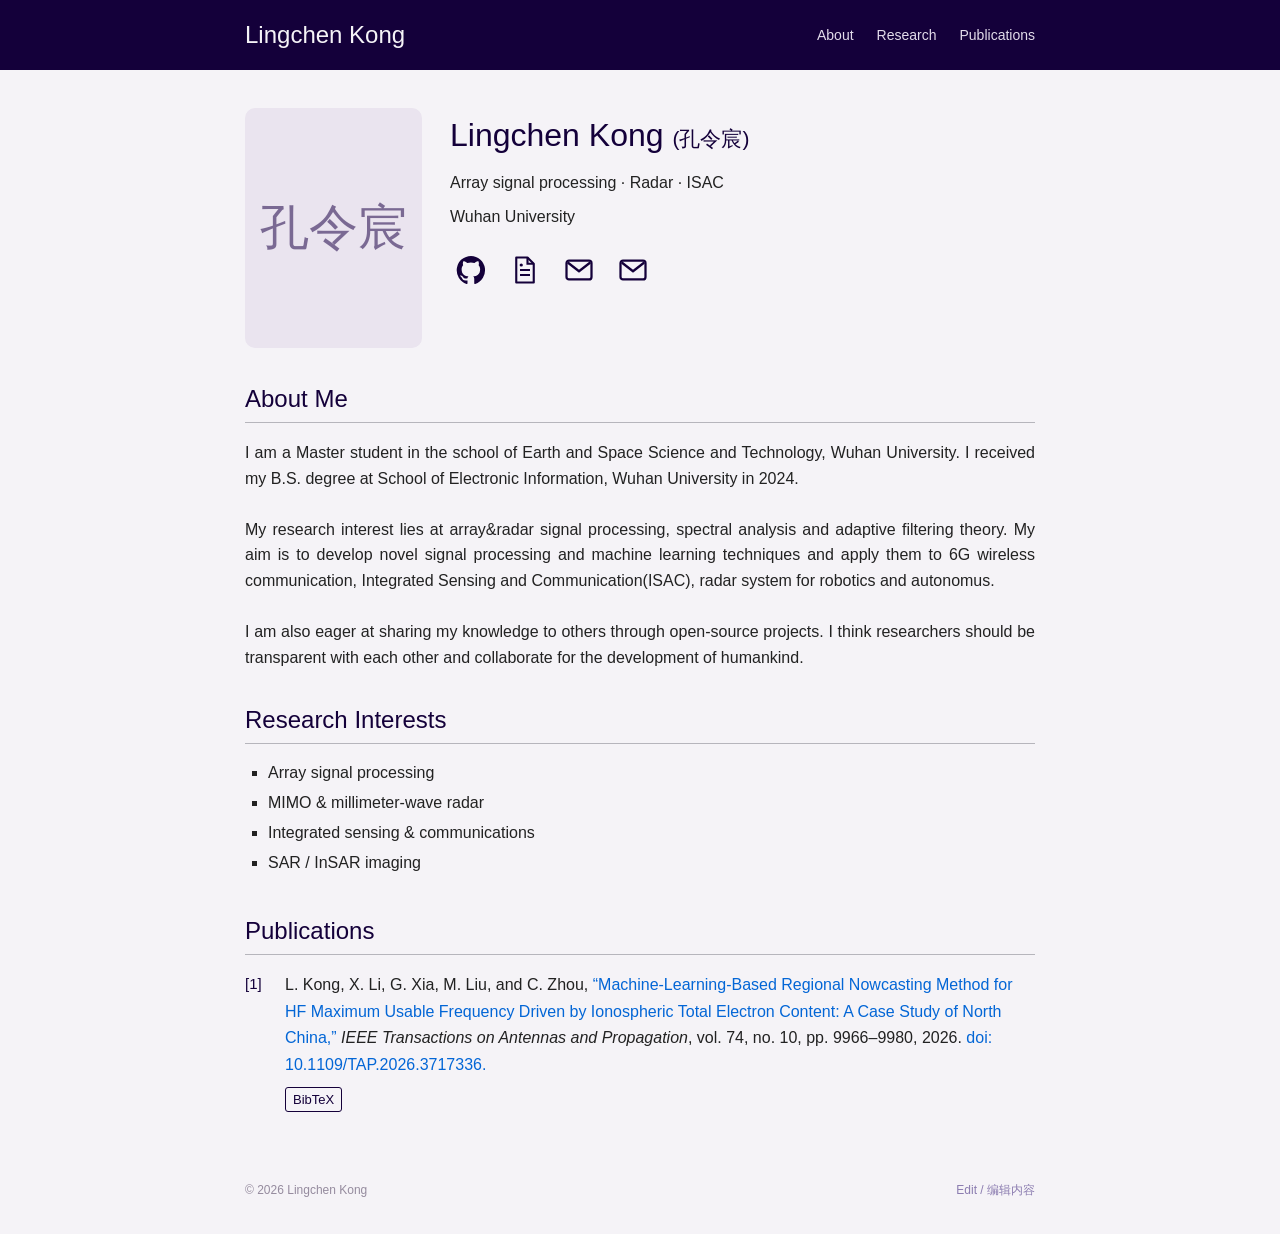
==== index.html @ 5ffc52b4 "Use accessible profile icons and add editable LinkedIn URL" ====
<!doctype html><html lang="en"><head><meta charset="utf-8"><meta name="viewport" content="width=device-width,initial-scale=1"><title>Lingchen Kong | Research</title><meta name="description" content="Personal academic homepage of Lingchen Kong"><link rel="stylesheet" href="style.css?v=20261010-icons"></head><body><main id="content"><p>Loading homepage…</p></main><script src="bibtex.js?v=20261010-icons"></script><script src="app.js?v=20261010-icons"></script></body></html>
---- style.css ----
:root{--purple:#14003a;--link:#0366d6;--muted:#7a6993;--paper:#f5f3f7;--line:#b6b5bc}*{box-sizing:border-box}html{scroll-behavior:smooth;scroll-padding-top:90px}body{margin:0;font-family:-apple-system,BlinkMacSystemFont,"Segoe UI",Roboto,Oxygen,Ubuntu,Cantarell,"Fira Sans","Droid Sans","Helvetica Neue",Arial,sans-serif,"Apple Color Emoji","Segoe UI Emoji";font-size:16px;line-height:1.5;color:#222;background:var(--paper)}main{max-width:870px;margin:auto;padding:70px 40px 0}a{color:var(--link);text-decoration:none}a:hover{color:var(--purple);text-decoration:underline}header{height:70px;position:absolute;left:0;top:0;width:100%;display:flex;align-items:center;justify-content:space-between;gap:28px;padding:0 max(30px,calc((100vw - 790px)/2));background:var(--purple);color:white}header>a{font-size:24px;color:var(--paper);font-weight:500;white-space:nowrap}header>a:hover{color:white}nav{display:flex;gap:23px;font-size:14px}nav a{color:#e2dbea}nav a:hover{color:white}.hero{display:grid;grid-template-columns:177px minmax(0,1fr);gap:28px;align-items:start;padding:38px 0 24px}.photo img{width:177px;height:240px;object-fit:cover;border-radius:10px}.placeholder{width:177px;height:240px;border-radius:10px;background:#eae4ef;display:flex;align-items:center;justify-content:center;font-size:49px;color:#7a6993}h1{font-size:32px;line-height:1.25;font-weight:500;color:var(--purple);margin:7px 0 16px}h1 span{font-size:21px;white-space:nowrap}.hero p{margin:0 0 10px}.links{margin-top:20px;font-size:15px}.links span{margin:0 8px;color:#b6b5bc}section:not(.hero){padding:0 0 23px}h2{font-size:24px;line-height:1.25;font-weight:500;color:var(--purple);padding:12px 0 8px;margin:0 0 17px;border-bottom:1.5px solid var(--line)}.bio{white-space:pre-line;line-height:1.6;margin:0;text-align:justify}ul{padding-left:23px;margin:0;list-style-type:square}li{margin:6px 0}.papers{list-style:none;padding:0;margin:0}.papers li{display:grid;grid-template-columns:34px minmax(0,1fr);gap:6px;margin:0 0 22px;line-height:1.65}.refNumber{color:var(--purple);font-size:15px}.reference{overflow-wrap:anywhere}.reference a{color:#0366d6}.reference em{font-style:italic}.reference details{margin-top:8px}summary{display:inline-block;cursor:pointer;color:var(--purple);border:1px solid var(--purple);border-radius:3px;font:inherit;font-size:13px;padding:1px 7px}summary:hover{background:var(--purple);color:white}pre{white-space:pre-wrap;overflow-wrap:anywhere;font:12px/1.6 SFMono-Regular,Consolas,"Liberation Mono",Menlo,monospace;background:#eee8f3;border:1px solid #d8d1e0;border-radius:5px;padding:14px;margin-top:9px}.muted{color:#747079}footer{display:flex;justify-content:space-between;gap:20px;padding:24px 0 35px;font-size:12px;color:#958b9e}footer a{color:#8b7cb0}button,input,textarea{font:inherit}button{padding:10px 16px;background:var(--purple);color:white;border:1px solid var(--purple);border-radius:4px;cursor:pointer}.secondary{background:transparent;color:var(--purple);font-size:13px;padding:6px 12px}.field{display:block;margin:17px 0;font-size:14px;color:#51455f}.field input,.field textarea,.importbox>textarea{display:block;width:100%;padding:11px;margin-top:8px;border:1px solid #c5bacf;border-radius:4px;background:#fff;color:#222}.field textarea{line-height:1.6}.paperedit textarea,.importbox>textarea{font:13px/1.65 SFMono-Regular,Consolas,"Liberation Mono",Menlo,monospace;resize:vertical;min-height:150px}.note{padding:18px;background:#eee8f3;border-left:3px solid #8b7cb0;font-size:14px;line-height:1.7;margin-top:30px}.tools,.paperTools{display:flex;gap:12px;flex-wrap:wrap;margin:20px 0}.paperTools{margin-bottom:0}.paperedit,.importbox{border:1px solid #d5ccdf;border-radius:6px;background:#faf9fb;padding:22px;margin:22px 0}.citationPreview{color:#333;font-size:15px;line-height:1.7}.citationPreview:not(:empty){border-left:2px solid #b5a4c7;padding:8px 15px;background:#f1edf5}.citationPreview p{margin:8px 0}.hint{font-size:13px;color:#51455f}.error{font-size:13px;color:#a12a36}.files{font-size:14px;line-height:2.2}.files a{display:inline-block;margin-right:20px}a:focus-visible,button:focus-visible{outline:2px solid #8b7cb0;outline-offset:3px}textarea:focus,input:focus{outline:2px solid #b5a4c7;outline-offset:1px}body:has(#form) header h1{color:white;font-size:20px!important}body:has(#form) h2{margin-top:30px}@media(max-width:700px){main{padding:65px 22px 0}header{height:65px;padding:0 22px;gap:15px}header>a{font-size:20px}nav{gap:14px;font-size:12px}.hero{grid-template-columns:140px minmax(0,1fr);gap:23px;padding:27px 0}.photo img,.placeholder{width:140px;height:190px}h1{font-size:27px}h1 span{display:block;font-size:19px;margin-top:7px}.hero p,.links{font-size:14px}.bio{text-align:left;font-size:15px}h2{font-size:23px}.papers li{grid-template-columns:29px minmax(0,1fr);font-size:15px}.paperedit,.importbox{padding:17px}}@media(max-width:450px){header{flex-direction:column;justify-content:center;gap:5px;height:82px}header>a{font-size:20px}main{padding-top:82px}.hero{grid-template-columns:1fr;gap:20px}.photo{margin:auto}.photo img,.placeholder{width:177px;height:230px}h1,h1 span,.hero p,.links{text-align:center}h1 span{display:inline;margin-left:7px}.hero p{overflow-wrap:anywhere}.papers li{margin-bottom:25px}}

.social-links{display:flex;align-items:center;flex-wrap:wrap;gap:12px;margin-top:20px}.social-icon{display:inline-flex;width:42px;height:42px;align-items:center;justify-content:center;color:var(--purple);border-radius:6px;transition:color .15s,background .15s}.social-icon svg{width:30px;height:30px;display:block}.social-icon:hover{color:#7a6993;background:#eae3f1;text-decoration:none}.social-icon.linkedin:hover{color:#0a66c2}.social-icon.scholar:hover{color:#4285f4}@media(max-width:450px){.social-links{justify-content:center;gap:11px}}
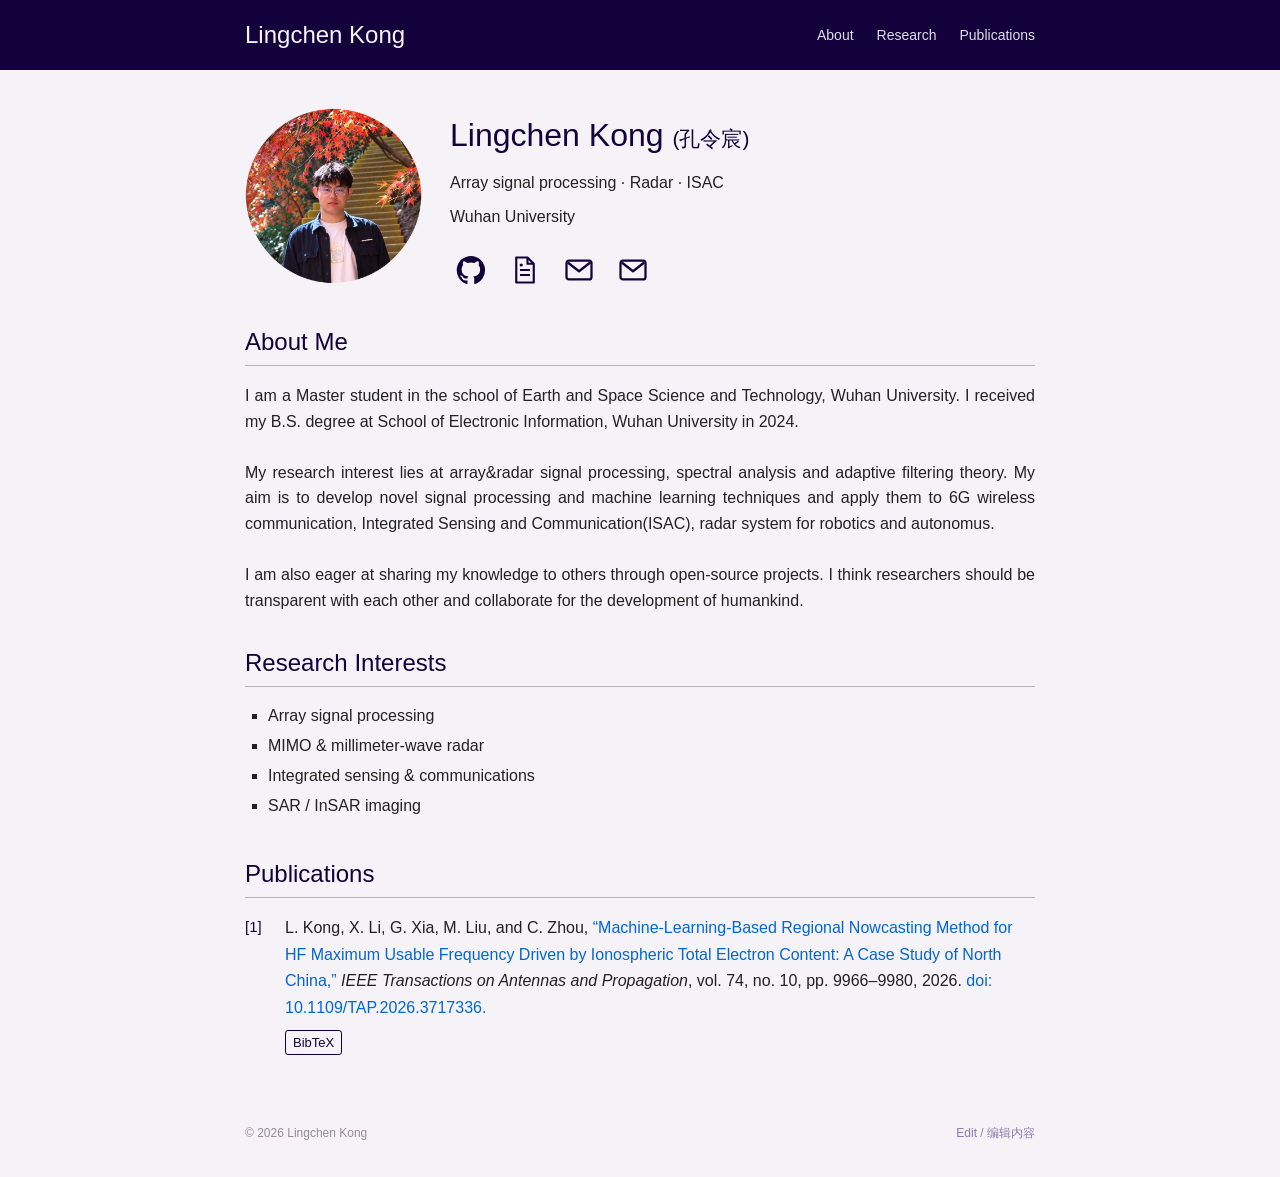
==== commit dd7fb30f: "Add original circular portrait to homepage" ====
--- a/index.html
+++ b/index.html
@@ -1 +1 @@
-<!doctype html><html lang="en"><head><meta charset="utf-8"><meta name="viewport" content="width=device-width,initial-scale=1"><title>Lingchen Kong | Research</title><meta name="description" content="Personal academic homepage of Lingchen Kong"><link rel="stylesheet" href="style.css?v=20261010-icons"></head><body><main id="content"><p>Loading homepage…</p></main><script src="bibtex.js?v=20261010-icons"></script><script src="app.js?v=20261010-icons"></script></body></html>
+<!doctype html><html lang="en"><head><meta charset="utf-8"><meta name="viewport" content="width=device-width,initial-scale=1"><title>Lingchen Kong | Research</title><meta name="description" content="Personal academic homepage of Lingchen Kong"><link rel="stylesheet" href="style.css?v=20261010-portrait"></head><body><main id="content"><p>Loading homepage…</p></main><script src="bibtex.js?v=20261010-icons"></script><script src="app.js?v=20261010-icons"></script></body></html>
--- a/style.css
+++ b/style.css
@@ -1,3 +1,3 @@
-:root{--purple:#14003a;--link:#0366d6;--muted:#7a6993;--paper:#f5f3f7;--line:#b6b5bc}*{box-sizing:border-box}html{scroll-behavior:smooth;scroll-padding-top:90px}body{margin:0;font-family:-apple-system,BlinkMacSystemFont,"Segoe UI",Roboto,Oxygen,Ubuntu,Cantarell,"Fira Sans","Droid Sans","Helvetica Neue",Arial,sans-serif,"Apple Color Emoji","Segoe UI Emoji";font-size:16px;line-height:1.5;color:#222;background:var(--paper)}main{max-width:870px;margin:auto;padding:70px 40px 0}a{color:var(--link);text-decoration:none}a:hover{color:var(--purple);text-decoration:underline}header{height:70px;position:absolute;left:0;top:0;width:100%;display:flex;align-items:center;justify-content:space-between;gap:28px;padding:0 max(30px,calc((100vw - 790px)/2));background:var(--purple);color:white}header>a{font-size:24px;color:var(--paper);font-weight:500;white-space:nowrap}header>a:hover{color:white}nav{display:flex;gap:23px;font-size:14px}nav a{color:#e2dbea}nav a:hover{color:white}.hero{display:grid;grid-template-columns:177px minmax(0,1fr);gap:28px;align-items:start;padding:38px 0 24px}.photo img{width:177px;height:240px;object-fit:cover;border-radius:10px}.placeholder{width:177px;height:240px;border-radius:10px;background:#eae4ef;display:flex;align-items:center;justify-content:center;font-size:49px;color:#7a6993}h1{font-size:32px;line-height:1.25;font-weight:500;color:var(--purple);margin:7px 0 16px}h1 span{font-size:21px;white-space:nowrap}.hero p{margin:0 0 10px}.links{margin-top:20px;font-size:15px}.links span{margin:0 8px;color:#b6b5bc}section:not(.hero){padding:0 0 23px}h2{font-size:24px;line-height:1.25;font-weight:500;color:var(--purple);padding:12px 0 8px;margin:0 0 17px;border-bottom:1.5px solid var(--line)}.bio{white-space:pre-line;line-height:1.6;margin:0;text-align:justify}ul{padding-left:23px;margin:0;list-style-type:square}li{margin:6px 0}.papers{list-style:none;padding:0;margin:0}.papers li{display:grid;grid-template-columns:34px minmax(0,1fr);gap:6px;margin:0 0 22px;line-height:1.65}.refNumber{color:var(--purple);font-size:15px}.reference{overflow-wrap:anywhere}.reference a{color:#0366d6}.reference em{font-style:italic}.reference details{margin-top:8px}summary{display:inline-block;cursor:pointer;color:var(--purple);border:1px solid var(--purple);border-radius:3px;font:inherit;font-size:13px;padding:1px 7px}summary:hover{background:var(--purple);color:white}pre{white-space:pre-wrap;overflow-wrap:anywhere;font:12px/1.6 SFMono-Regular,Consolas,"Liberation Mono",Menlo,monospace;background:#eee8f3;border:1px solid #d8d1e0;border-radius:5px;padding:14px;margin-top:9px}.muted{color:#747079}footer{display:flex;justify-content:space-between;gap:20px;padding:24px 0 35px;font-size:12px;color:#958b9e}footer a{color:#8b7cb0}button,input,textarea{font:inherit}button{padding:10px 16px;background:var(--purple);color:white;border:1px solid var(--purple);border-radius:4px;cursor:pointer}.secondary{background:transparent;color:var(--purple);font-size:13px;padding:6px 12px}.field{display:block;margin:17px 0;font-size:14px;color:#51455f}.field input,.field textarea,.importbox>textarea{display:block;width:100%;padding:11px;margin-top:8px;border:1px solid #c5bacf;border-radius:4px;background:#fff;color:#222}.field textarea{line-height:1.6}.paperedit textarea,.importbox>textarea{font:13px/1.65 SFMono-Regular,Consolas,"Liberation Mono",Menlo,monospace;resize:vertical;min-height:150px}.note{padding:18px;background:#eee8f3;border-left:3px solid #8b7cb0;font-size:14px;line-height:1.7;margin-top:30px}.tools,.paperTools{display:flex;gap:12px;flex-wrap:wrap;margin:20px 0}.paperTools{margin-bottom:0}.paperedit,.importbox{border:1px solid #d5ccdf;border-radius:6px;background:#faf9fb;padding:22px;margin:22px 0}.citationPreview{color:#333;font-size:15px;line-height:1.7}.citationPreview:not(:empty){border-left:2px solid #b5a4c7;padding:8px 15px;background:#f1edf5}.citationPreview p{margin:8px 0}.hint{font-size:13px;color:#51455f}.error{font-size:13px;color:#a12a36}.files{font-size:14px;line-height:2.2}.files a{display:inline-block;margin-right:20px}a:focus-visible,button:focus-visible{outline:2px solid #8b7cb0;outline-offset:3px}textarea:focus,input:focus{outline:2px solid #b5a4c7;outline-offset:1px}body:has(#form) header h1{color:white;font-size:20px!important}body:has(#form) h2{margin-top:30px}@media(max-width:700px){main{padding:65px 22px 0}header{height:65px;padding:0 22px;gap:15px}header>a{font-size:20px}nav{gap:14px;font-size:12px}.hero{grid-template-columns:140px minmax(0,1fr);gap:23px;padding:27px 0}.photo img,.placeholder{width:140px;height:190px}h1{font-size:27px}h1 span{display:block;font-size:19px;margin-top:7px}.hero p,.links{font-size:14px}.bio{text-align:left;font-size:15px}h2{font-size:23px}.papers li{grid-template-columns:29px minmax(0,1fr);font-size:15px}.paperedit,.importbox{padding:17px}}@media(max-width:450px){header{flex-direction:column;justify-content:center;gap:5px;height:82px}header>a{font-size:20px}main{padding-top:82px}.hero{grid-template-columns:1fr;gap:20px}.photo{margin:auto}.photo img,.placeholder{width:177px;height:230px}h1,h1 span,.hero p,.links{text-align:center}h1 span{display:inline;margin-left:7px}.hero p{overflow-wrap:anywhere}.papers li{margin-bottom:25px}}
+:root{--purple:#14003a;--link:#0366d6;--muted:#7a6993;--paper:#f5f3f7;--line:#b6b5bc}*{box-sizing:border-box}html{scroll-behavior:smooth;scroll-padding-top:90px}body{margin:0;font-family:-apple-system,BlinkMacSystemFont,"Segoe UI",Roboto,Oxygen,Ubuntu,Cantarell,"Fira Sans","Droid Sans","Helvetica Neue",Arial,sans-serif,"Apple Color Emoji","Segoe UI Emoji";font-size:16px;line-height:1.5;color:#222;background:var(--paper)}main{max-width:870px;margin:auto;padding:70px 40px 0}a{color:var(--link);text-decoration:none}a:hover{color:var(--purple);text-decoration:underline}header{height:70px;position:absolute;left:0;top:0;width:100%;display:flex;align-items:center;justify-content:space-between;gap:28px;padding:0 max(30px,calc((100vw - 790px)/2));background:var(--purple);color:white}header>a{font-size:24px;color:var(--paper);font-weight:500;white-space:nowrap}header>a:hover{color:white}nav{display:flex;gap:23px;font-size:14px}nav a{color:#e2dbea}nav a:hover{color:white}.hero{display:grid;grid-template-columns:177px minmax(0,1fr);gap:28px;align-items:start;padding:38px 0 24px}.photo img{display:block;width:177px;height:auto}.placeholder{width:177px;height:240px;border-radius:10px;background:#eae4ef;display:flex;align-items:center;justify-content:center;font-size:49px;color:#7a6993}h1{font-size:32px;line-height:1.25;font-weight:500;color:var(--purple);margin:7px 0 16px}h1 span{font-size:21px;white-space:nowrap}.hero p{margin:0 0 10px}.links{margin-top:20px;font-size:15px}.links span{margin:0 8px;color:#b6b5bc}section:not(.hero){padding:0 0 23px}h2{font-size:24px;line-height:1.25;font-weight:500;color:var(--purple);padding:12px 0 8px;margin:0 0 17px;border-bottom:1.5px solid var(--line)}.bio{white-space:pre-line;line-height:1.6;margin:0;text-align:justify}ul{padding-left:23px;margin:0;list-style-type:square}li{margin:6px 0}.papers{list-style:none;padding:0;margin:0}.papers li{display:grid;grid-template-columns:34px minmax(0,1fr);gap:6px;margin:0 0 22px;line-height:1.65}.refNumber{color:var(--purple);font-size:15px}.reference{overflow-wrap:anywhere}.reference a{color:#0366d6}.reference em{font-style:italic}.reference details{margin-top:8px}summary{display:inline-block;cursor:pointer;color:var(--purple);border:1px solid var(--purple);border-radius:3px;font:inherit;font-size:13px;padding:1px 7px}summary:hover{background:var(--purple);color:white}pre{white-space:pre-wrap;overflow-wrap:anywhere;font:12px/1.6 SFMono-Regular,Consolas,"Liberation Mono",Menlo,monospace;background:#eee8f3;border:1px solid #d8d1e0;border-radius:5px;padding:14px;margin-top:9px}.muted{color:#747079}footer{display:flex;justify-content:space-between;gap:20px;padding:24px 0 35px;font-size:12px;color:#958b9e}footer a{color:#8b7cb0}button,input,textarea{font:inherit}button{padding:10px 16px;background:var(--purple);color:white;border:1px solid var(--purple);border-radius:4px;cursor:pointer}.secondary{background:transparent;color:var(--purple);font-size:13px;padding:6px 12px}.field{display:block;margin:17px 0;font-size:14px;color:#51455f}.field input,.field textarea,.importbox>textarea{display:block;width:100%;padding:11px;margin-top:8px;border:1px solid #c5bacf;border-radius:4px;background:#fff;color:#222}.field textarea{line-height:1.6}.paperedit textarea,.importbox>textarea{font:13px/1.65 SFMono-Regular,Consolas,"Liberation Mono",Menlo,monospace;resize:vertical;min-height:150px}.note{padding:18px;background:#eee8f3;border-left:3px solid #8b7cb0;font-size:14px;line-height:1.7;margin-top:30px}.tools,.paperTools{display:flex;gap:12px;flex-wrap:wrap;margin:20px 0}.paperTools{margin-bottom:0}.paperedit,.importbox{border:1px solid #d5ccdf;border-radius:6px;background:#faf9fb;padding:22px;margin:22px 0}.citationPreview{color:#333;font-size:15px;line-height:1.7}.citationPreview:not(:empty){border-left:2px solid #b5a4c7;padding:8px 15px;background:#f1edf5}.citationPreview p{margin:8px 0}.hint{font-size:13px;color:#51455f}.error{font-size:13px;color:#a12a36}.files{font-size:14px;line-height:2.2}.files a{display:inline-block;margin-right:20px}a:focus-visible,button:focus-visible{outline:2px solid #8b7cb0;outline-offset:3px}textarea:focus,input:focus{outline:2px solid #b5a4c7;outline-offset:1px}body:has(#form) header h1{color:white;font-size:20px!important}body:has(#form) h2{margin-top:30px}@media(max-width:700px){main{padding:65px 22px 0}header{height:65px;padding:0 22px;gap:15px}header>a{font-size:20px}nav{gap:14px;font-size:12px}.hero{grid-template-columns:140px minmax(0,1fr);gap:23px;padding:27px 0}.photo img{width:140px}.placeholder{width:140px;height:190px}h1{font-size:27px}h1 span{display:block;font-size:19px;margin-top:7px}.hero p,.links{font-size:14px}.bio{text-align:left;font-size:15px}h2{font-size:23px}.papers li{grid-template-columns:29px minmax(0,1fr);font-size:15px}.paperedit,.importbox{padding:17px}}@media(max-width:450px){header{flex-direction:column;justify-content:center;gap:5px;height:82px}header>a{font-size:20px}main{padding-top:82px}.hero{grid-template-columns:1fr;gap:20px}.photo{margin:auto}.photo img{width:177px}.placeholder{width:177px;height:230px}h1,h1 span,.hero p,.links{text-align:center}h1 span{display:inline;margin-left:7px}.hero p{overflow-wrap:anywhere}.papers li{margin-bottom:25px}}
 
 .social-links{display:flex;align-items:center;flex-wrap:wrap;gap:12px;margin-top:20px}.social-icon{display:inline-flex;width:42px;height:42px;align-items:center;justify-content:center;color:var(--purple);border-radius:6px;transition:color .15s,background .15s}.social-icon svg{width:30px;height:30px;display:block}.social-icon:hover{color:#7a6993;background:#eae3f1;text-decoration:none}.social-icon.linkedin:hover{color:#0a66c2}.social-icon.scholar:hover{color:#4285f4}@media(max-width:450px){.social-links{justify-content:center;gap:11px}}
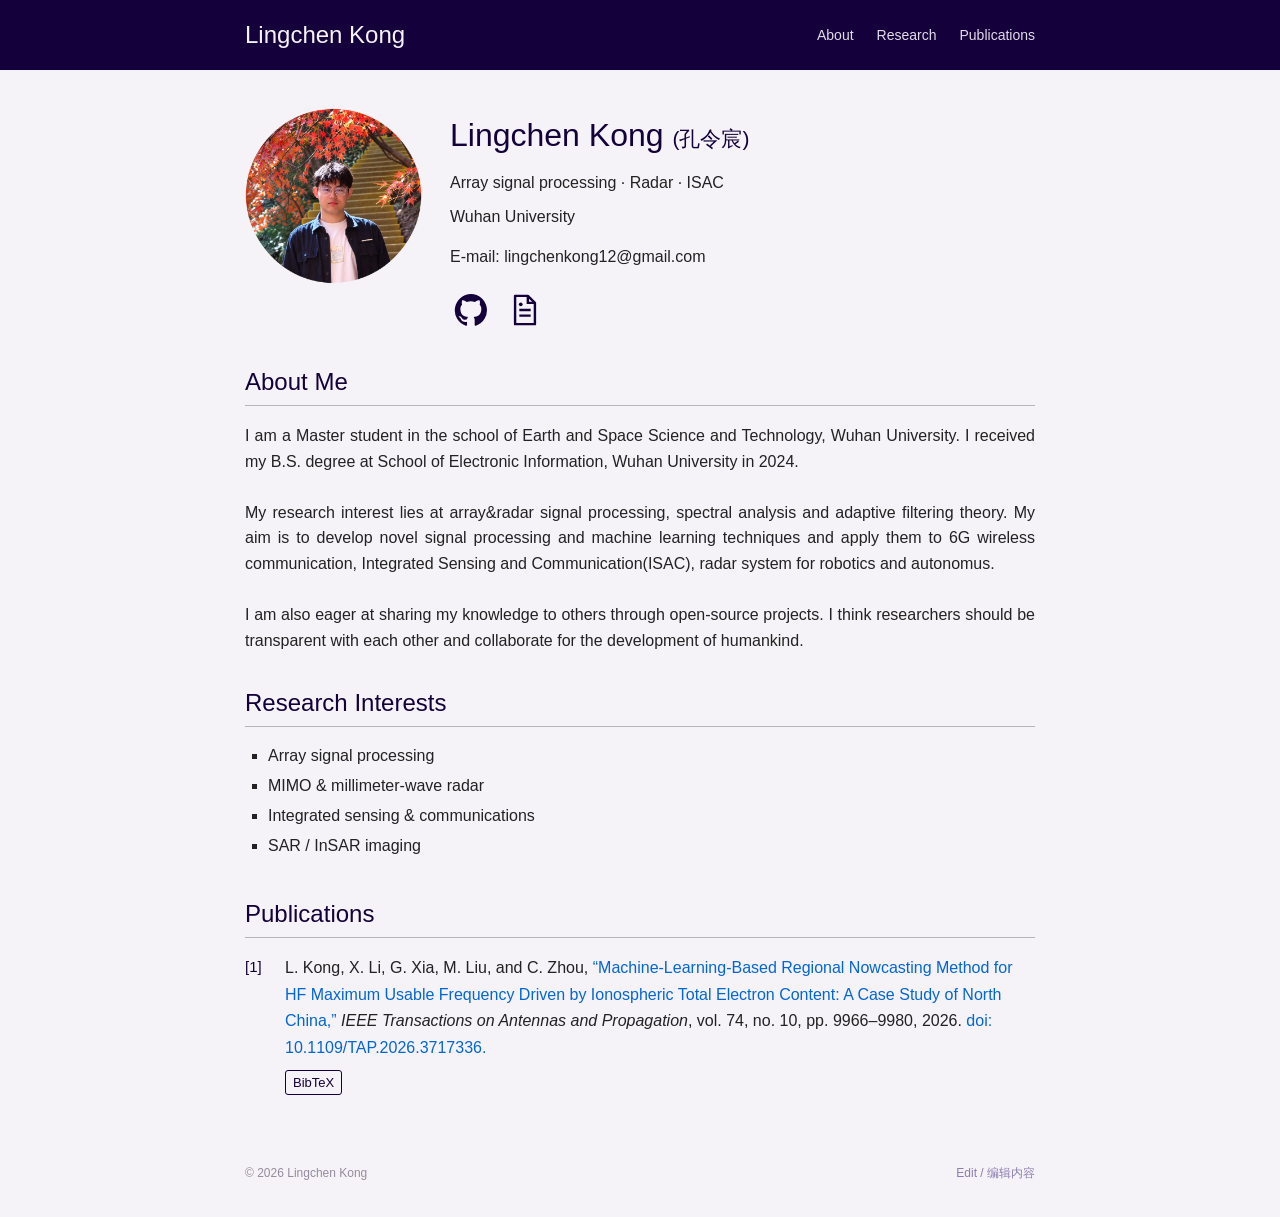
==== commit bbebea0a: "Show Gmail as text and match reference profile icons" ====
--- a/index.html
+++ b/index.html
@@ -1 +1 @@
-<!doctype html><html lang="en"><head><meta charset="utf-8"><meta name="viewport" content="width=device-width,initial-scale=1"><title>Lingchen Kong | Research</title><meta name="description" content="Personal academic homepage of Lingchen Kong"><link rel="stylesheet" href="style.css?v=20261010-portrait"></head><body><main id="content"><p>Loading homepage…</p></main><script src="bibtex.js?v=20261010-icons"></script><script src="app.js?v=20261010-icons"></script></body></html>
+<!doctype html><html lang="en"><head><meta charset="utf-8"><meta name="viewport" content="width=device-width,initial-scale=1"><title>Lingchen Kong | Research</title><meta name="description" content="Personal academic homepage of Lingchen Kong"><link rel="stylesheet" href="style.css?v=20261010-contact"></head><body><main id="content"><p>Loading homepage…</p></main><script src="bibtex.js?v=20261010-icons"></script><script src="app.js?v=20261010-contact"></script></body></html>
--- a/style.css
+++ b/style.css
@@ -1,3 +1,5 @@
 :root{--purple:#14003a;--link:#0366d6;--muted:#7a6993;--paper:#f5f3f7;--line:#b6b5bc}*{box-sizing:border-box}html{scroll-behavior:smooth;scroll-padding-top:90px}body{margin:0;font-family:-apple-system,BlinkMacSystemFont,"Segoe UI",Roboto,Oxygen,Ubuntu,Cantarell,"Fira Sans","Droid Sans","Helvetica Neue",Arial,sans-serif,"Apple Color Emoji","Segoe UI Emoji";font-size:16px;line-height:1.5;color:#222;background:var(--paper)}main{max-width:870px;margin:auto;padding:70px 40px 0}a{color:var(--link);text-decoration:none}a:hover{color:var(--purple);text-decoration:underline}header{height:70px;position:absolute;left:0;top:0;width:100%;display:flex;align-items:center;justify-content:space-between;gap:28px;padding:0 max(30px,calc((100vw - 790px)/2));background:var(--purple);color:white}header>a{font-size:24px;color:var(--paper);font-weight:500;white-space:nowrap}header>a:hover{color:white}nav{display:flex;gap:23px;font-size:14px}nav a{color:#e2dbea}nav a:hover{color:white}.hero{display:grid;grid-template-columns:177px minmax(0,1fr);gap:28px;align-items:start;padding:38px 0 24px}.photo img{display:block;width:177px;height:auto}.placeholder{width:177px;height:240px;border-radius:10px;background:#eae4ef;display:flex;align-items:center;justify-content:center;font-size:49px;color:#7a6993}h1{font-size:32px;line-height:1.25;font-weight:500;color:var(--purple);margin:7px 0 16px}h1 span{font-size:21px;white-space:nowrap}.hero p{margin:0 0 10px}.links{margin-top:20px;font-size:15px}.links span{margin:0 8px;color:#b6b5bc}section:not(.hero){padding:0 0 23px}h2{font-size:24px;line-height:1.25;font-weight:500;color:var(--purple);padding:12px 0 8px;margin:0 0 17px;border-bottom:1.5px solid var(--line)}.bio{white-space:pre-line;line-height:1.6;margin:0;text-align:justify}ul{padding-left:23px;margin:0;list-style-type:square}li{margin:6px 0}.papers{list-style:none;padding:0;margin:0}.papers li{display:grid;grid-template-columns:34px minmax(0,1fr);gap:6px;margin:0 0 22px;line-height:1.65}.refNumber{color:var(--purple);font-size:15px}.reference{overflow-wrap:anywhere}.reference a{color:#0366d6}.reference em{font-style:italic}.reference details{margin-top:8px}summary{display:inline-block;cursor:pointer;color:var(--purple);border:1px solid var(--purple);border-radius:3px;font:inherit;font-size:13px;padding:1px 7px}summary:hover{background:var(--purple);color:white}pre{white-space:pre-wrap;overflow-wrap:anywhere;font:12px/1.6 SFMono-Regular,Consolas,"Liberation Mono",Menlo,monospace;background:#eee8f3;border:1px solid #d8d1e0;border-radius:5px;padding:14px;margin-top:9px}.muted{color:#747079}footer{display:flex;justify-content:space-between;gap:20px;padding:24px 0 35px;font-size:12px;color:#958b9e}footer a{color:#8b7cb0}button,input,textarea{font:inherit}button{padding:10px 16px;background:var(--purple);color:white;border:1px solid var(--purple);border-radius:4px;cursor:pointer}.secondary{background:transparent;color:var(--purple);font-size:13px;padding:6px 12px}.field{display:block;margin:17px 0;font-size:14px;color:#51455f}.field input,.field textarea,.importbox>textarea{display:block;width:100%;padding:11px;margin-top:8px;border:1px solid #c5bacf;border-radius:4px;background:#fff;color:#222}.field textarea{line-height:1.6}.paperedit textarea,.importbox>textarea{font:13px/1.65 SFMono-Regular,Consolas,"Liberation Mono",Menlo,monospace;resize:vertical;min-height:150px}.note{padding:18px;background:#eee8f3;border-left:3px solid #8b7cb0;font-size:14px;line-height:1.7;margin-top:30px}.tools,.paperTools{display:flex;gap:12px;flex-wrap:wrap;margin:20px 0}.paperTools{margin-bottom:0}.paperedit,.importbox{border:1px solid #d5ccdf;border-radius:6px;background:#faf9fb;padding:22px;margin:22px 0}.citationPreview{color:#333;font-size:15px;line-height:1.7}.citationPreview:not(:empty){border-left:2px solid #b5a4c7;padding:8px 15px;background:#f1edf5}.citationPreview p{margin:8px 0}.hint{font-size:13px;color:#51455f}.error{font-size:13px;color:#a12a36}.files{font-size:14px;line-height:2.2}.files a{display:inline-block;margin-right:20px}a:focus-visible,button:focus-visible{outline:2px solid #8b7cb0;outline-offset:3px}textarea:focus,input:focus{outline:2px solid #b5a4c7;outline-offset:1px}body:has(#form) header h1{color:white;font-size:20px!important}body:has(#form) h2{margin-top:30px}@media(max-width:700px){main{padding:65px 22px 0}header{height:65px;padding:0 22px;gap:15px}header>a{font-size:20px}nav{gap:14px;font-size:12px}.hero{grid-template-columns:140px minmax(0,1fr);gap:23px;padding:27px 0}.photo img{width:140px}.placeholder{width:140px;height:190px}h1{font-size:27px}h1 span{display:block;font-size:19px;margin-top:7px}.hero p,.links{font-size:14px}.bio{text-align:left;font-size:15px}h2{font-size:23px}.papers li{grid-template-columns:29px minmax(0,1fr);font-size:15px}.paperedit,.importbox{padding:17px}}@media(max-width:450px){header{flex-direction:column;justify-content:center;gap:5px;height:82px}header>a{font-size:20px}main{padding-top:82px}.hero{grid-template-columns:1fr;gap:20px}.photo{margin:auto}.photo img{width:177px}.placeholder{width:177px;height:230px}h1,h1 span,.hero p,.links{text-align:center}h1 span{display:inline;margin-left:7px}.hero p{overflow-wrap:anywhere}.papers li{margin-bottom:25px}}
 
-.social-links{display:flex;align-items:center;flex-wrap:wrap;gap:12px;margin-top:20px}.social-icon{display:inline-flex;width:42px;height:42px;align-items:center;justify-content:center;color:var(--purple);border-radius:6px;transition:color .15s,background .15s}.social-icon svg{width:30px;height:30px;display:block}.social-icon:hover{color:#7a6993;background:#eae3f1;text-decoration:none}.social-icon.linkedin:hover{color:#0a66c2}.social-icon.scholar:hover{color:#4285f4}@media(max-width:450px){.social-links{justify-content:center;gap:11px}}
+.social-links{display:flex;align-items:center;flex-wrap:wrap;gap:12px;margin-top:20px}.social-icon{display:inline-flex;width:42px;height:42px;align-items:center;justify-content:center;color:var(--purple);border-radius:6px;transition:color .15s,background .15s}.social-icon svg{width:34px;height:34px;display:block}.social-icon:hover{color:#7a6993;background:#eae3f1;text-decoration:none}.social-icon.linkedin:hover{color:#0a66c2}.social-icon.scholar:hover{color:#4285f4}@media(max-width:450px){.social-links{justify-content:center;gap:11px}}
+
+.contact-email{overflow-wrap:anywhere}.hero .contact-email{margin-top:16px}
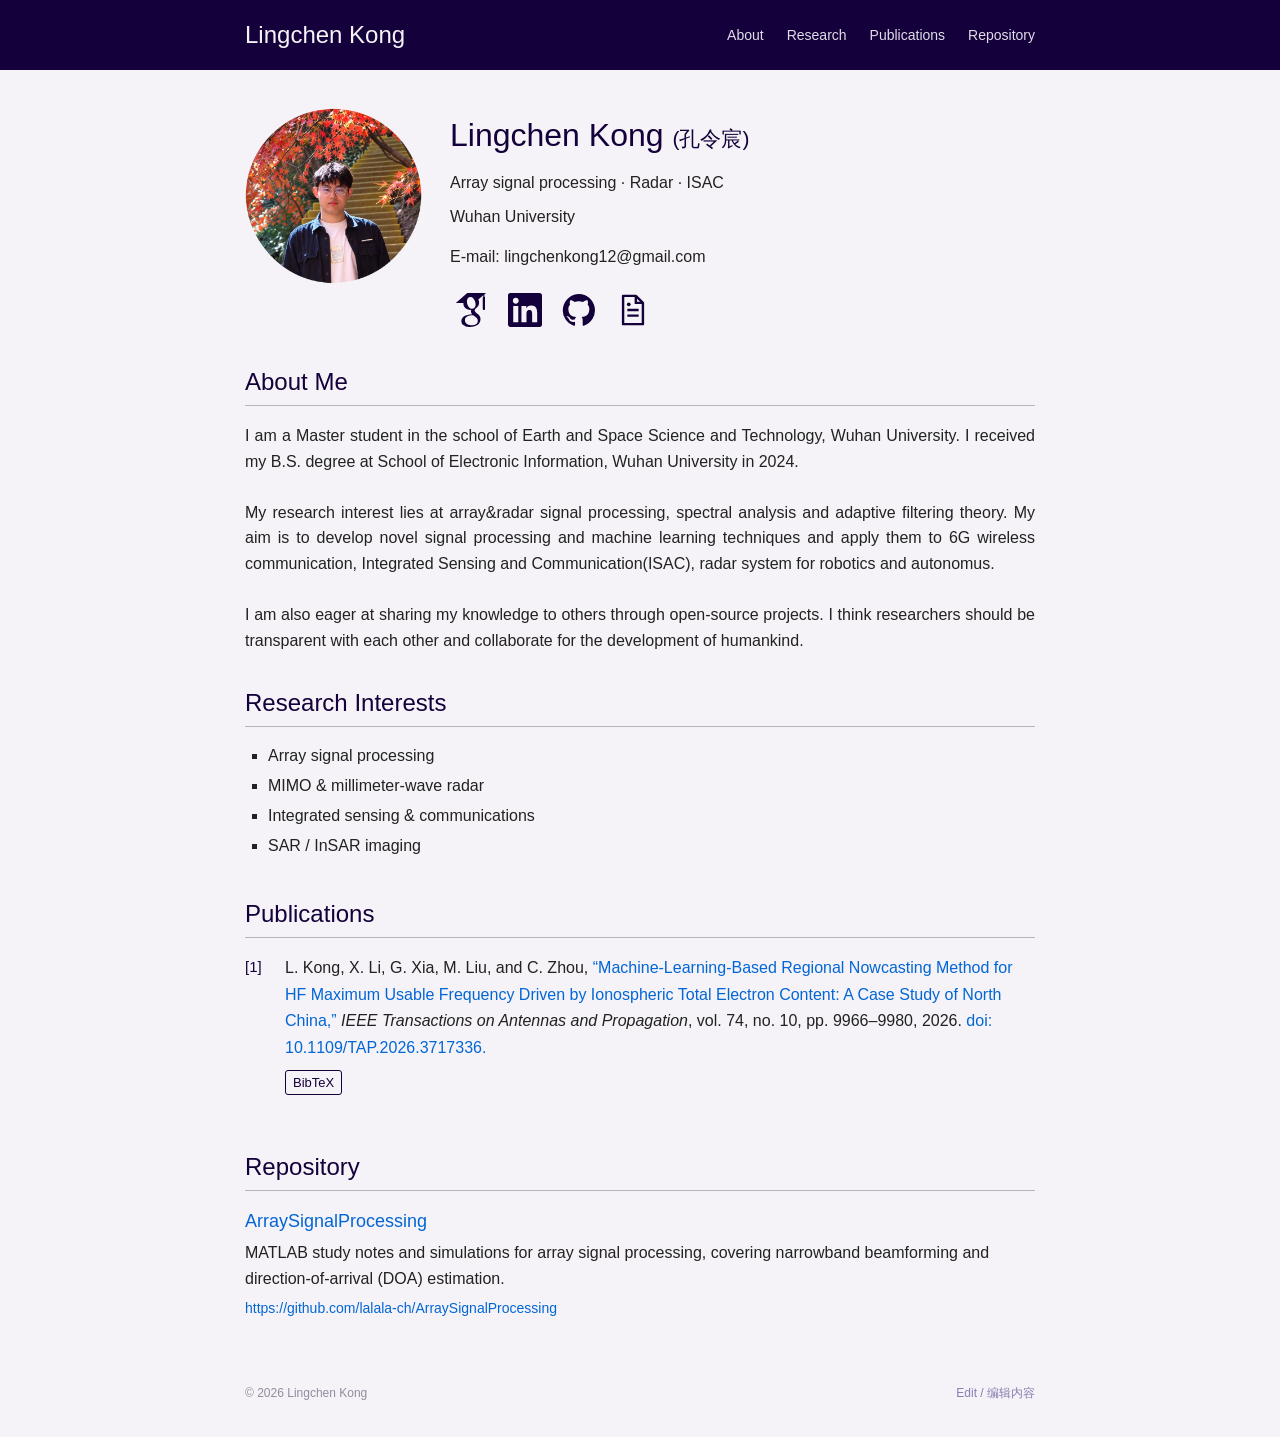
==== commit 35140dcf: "Add Repository section and connect academic profile links" ====
--- a/index.html
+++ b/index.html
@@ -1 +1 @@
-<!doctype html><html lang="en"><head><meta charset="utf-8"><meta name="viewport" content="width=device-width,initial-scale=1"><title>Lingchen Kong | Research</title><meta name="description" content="Personal academic homepage of Lingchen Kong"><link rel="stylesheet" href="style.css?v=20261010-contact"></head><body><main id="content"><p>Loading homepage…</p></main><script src="bibtex.js?v=20261010-icons"></script><script src="app.js?v=20261010-contact"></script></body></html>
+<!doctype html><html lang="en"><head><meta charset="utf-8"><meta name="viewport" content="width=device-width,initial-scale=1"><title>Lingchen Kong | Research</title><meta name="description" content="Personal academic homepage of Lingchen Kong"><link rel="stylesheet" href="style.css?v=20261010-repositories"></head><body><main id="content"><p>Loading homepage…</p></main><script src="bibtex.js?v=20261010-icons"></script><script src="app.js?v=20261010-repositories"></script></body></html>
--- a/style.css
+++ b/style.css
@@ -3,3 +3,5 @@
 .social-links{display:flex;align-items:center;flex-wrap:wrap;gap:12px;margin-top:20px}.social-icon{display:inline-flex;width:42px;height:42px;align-items:center;justify-content:center;color:var(--purple);border-radius:6px;transition:color .15s,background .15s}.social-icon svg{width:34px;height:34px;display:block}.social-icon:hover{color:#7a6993;background:#eae3f1;text-decoration:none}.social-icon.linkedin:hover{color:#0a66c2}.social-icon.scholar:hover{color:#4285f4}@media(max-width:450px){.social-links{justify-content:center;gap:11px}}
 
 .contact-email{overflow-wrap:anywhere}.hero .contact-email{margin-top:16px}
+
+.repositories{list-style:none;padding:0;margin:0}.repositories li{margin:0 0 18px}.repositories h3{font-size:18px;font-weight:500;margin:0 0 5px}.repositories p{margin:0 0 6px;line-height:1.6}.repository-url{font-size:14px;overflow-wrap:anywhere}.repository-edit{border:1px solid #d5ccdf;border-radius:6px;background:#faf9fb;padding:18px;margin:18px 0}
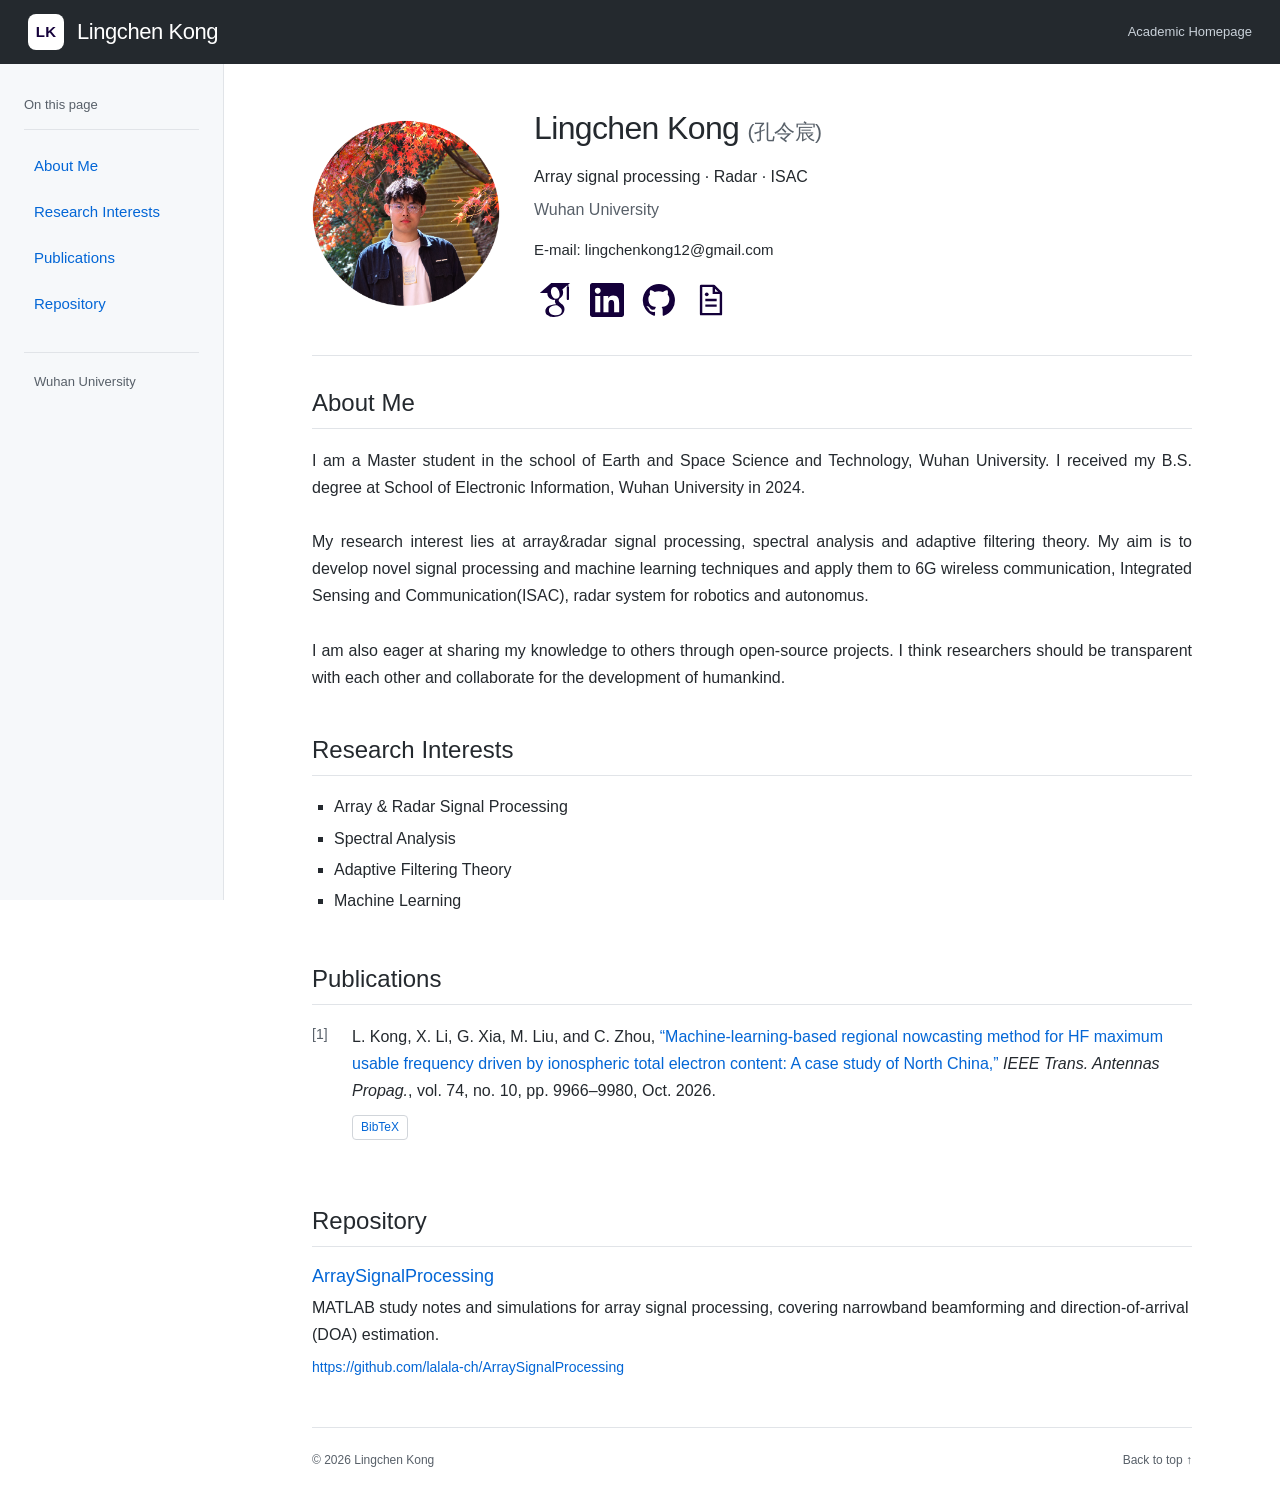
==== commit fbe923ff: "Restyle academic homepage and standardize publication references" ====
--- a/index.html
+++ b/index.html
@@ -1 +1 @@
-<!doctype html><html lang="en"><head><meta charset="utf-8"><meta name="viewport" content="width=device-width,initial-scale=1"><title>Lingchen Kong | Research</title><meta name="description" content="Personal academic homepage of Lingchen Kong"><link rel="stylesheet" href="style.css?v=20261010-repositories"></head><body><main id="content"><p>Loading homepage…</p></main><script src="bibtex.js?v=20261010-icons"></script><script src="app.js?v=20261010-repositories"></script></body></html>
+<!doctype html><html lang="en"><head><meta charset="utf-8"><meta name="viewport" content="width=device-width,initial-scale=1"><title>Lingchen Kong | Research</title><meta name="description" content="Personal academic homepage of Lingchen Kong"><link rel="stylesheet" href="style.css?v=20261010-jemdoc"></head><body><main id="content"><p>Loading homepage…</p></main><script src="bibtex.js?v=20261010-ieee"></script><script src="app.js?v=20261010-jemdoc"></script></body></html>
--- a/style.css
+++ b/style.css
@@ -1,7 +1,287 @@
-:root{--purple:#14003a;--link:#0366d6;--muted:#7a6993;--paper:#f5f3f7;--line:#b6b5bc}*{box-sizing:border-box}html{scroll-behavior:smooth;scroll-padding-top:90px}body{margin:0;font-family:-apple-system,BlinkMacSystemFont,"Segoe UI",Roboto,Oxygen,Ubuntu,Cantarell,"Fira Sans","Droid Sans","Helvetica Neue",Arial,sans-serif,"Apple Color Emoji","Segoe UI Emoji";font-size:16px;line-height:1.5;color:#222;background:var(--paper)}main{max-width:870px;margin:auto;padding:70px 40px 0}a{color:var(--link);text-decoration:none}a:hover{color:var(--purple);text-decoration:underline}header{height:70px;position:absolute;left:0;top:0;width:100%;display:flex;align-items:center;justify-content:space-between;gap:28px;padding:0 max(30px,calc((100vw - 790px)/2));background:var(--purple);color:white}header>a{font-size:24px;color:var(--paper);font-weight:500;white-space:nowrap}header>a:hover{color:white}nav{display:flex;gap:23px;font-size:14px}nav a{color:#e2dbea}nav a:hover{color:white}.hero{display:grid;grid-template-columns:177px minmax(0,1fr);gap:28px;align-items:start;padding:38px 0 24px}.photo img{display:block;width:177px;height:auto}.placeholder{width:177px;height:240px;border-radius:10px;background:#eae4ef;display:flex;align-items:center;justify-content:center;font-size:49px;color:#7a6993}h1{font-size:32px;line-height:1.25;font-weight:500;color:var(--purple);margin:7px 0 16px}h1 span{font-size:21px;white-space:nowrap}.hero p{margin:0 0 10px}.links{margin-top:20px;font-size:15px}.links span{margin:0 8px;color:#b6b5bc}section:not(.hero){padding:0 0 23px}h2{font-size:24px;line-height:1.25;font-weight:500;color:var(--purple);padding:12px 0 8px;margin:0 0 17px;border-bottom:1.5px solid var(--line)}.bio{white-space:pre-line;line-height:1.6;margin:0;text-align:justify}ul{padding-left:23px;margin:0;list-style-type:square}li{margin:6px 0}.papers{list-style:none;padding:0;margin:0}.papers li{display:grid;grid-template-columns:34px minmax(0,1fr);gap:6px;margin:0 0 22px;line-height:1.65}.refNumber{color:var(--purple);font-size:15px}.reference{overflow-wrap:anywhere}.reference a{color:#0366d6}.reference em{font-style:italic}.reference details{margin-top:8px}summary{display:inline-block;cursor:pointer;color:var(--purple);border:1px solid var(--purple);border-radius:3px;font:inherit;font-size:13px;padding:1px 7px}summary:hover{background:var(--purple);color:white}pre{white-space:pre-wrap;overflow-wrap:anywhere;font:12px/1.6 SFMono-Regular,Consolas,"Liberation Mono",Menlo,monospace;background:#eee8f3;border:1px solid #d8d1e0;border-radius:5px;padding:14px;margin-top:9px}.muted{color:#747079}footer{display:flex;justify-content:space-between;gap:20px;padding:24px 0 35px;font-size:12px;color:#958b9e}footer a{color:#8b7cb0}button,input,textarea{font:inherit}button{padding:10px 16px;background:var(--purple);color:white;border:1px solid var(--purple);border-radius:4px;cursor:pointer}.secondary{background:transparent;color:var(--purple);font-size:13px;padding:6px 12px}.field{display:block;margin:17px 0;font-size:14px;color:#51455f}.field input,.field textarea,.importbox>textarea{display:block;width:100%;padding:11px;margin-top:8px;border:1px solid #c5bacf;border-radius:4px;background:#fff;color:#222}.field textarea{line-height:1.6}.paperedit textarea,.importbox>textarea{font:13px/1.65 SFMono-Regular,Consolas,"Liberation Mono",Menlo,monospace;resize:vertical;min-height:150px}.note{padding:18px;background:#eee8f3;border-left:3px solid #8b7cb0;font-size:14px;line-height:1.7;margin-top:30px}.tools,.paperTools{display:flex;gap:12px;flex-wrap:wrap;margin:20px 0}.paperTools{margin-bottom:0}.paperedit,.importbox{border:1px solid #d5ccdf;border-radius:6px;background:#faf9fb;padding:22px;margin:22px 0}.citationPreview{color:#333;font-size:15px;line-height:1.7}.citationPreview:not(:empty){border-left:2px solid #b5a4c7;padding:8px 15px;background:#f1edf5}.citationPreview p{margin:8px 0}.hint{font-size:13px;color:#51455f}.error{font-size:13px;color:#a12a36}.files{font-size:14px;line-height:2.2}.files a{display:inline-block;margin-right:20px}a:focus-visible,button:focus-visible{outline:2px solid #8b7cb0;outline-offset:3px}textarea:focus,input:focus{outline:2px solid #b5a4c7;outline-offset:1px}body:has(#form) header h1{color:white;font-size:20px!important}body:has(#form) h2{margin-top:30px}@media(max-width:700px){main{padding:65px 22px 0}header{height:65px;padding:0 22px;gap:15px}header>a{font-size:20px}nav{gap:14px;font-size:12px}.hero{grid-template-columns:140px minmax(0,1fr);gap:23px;padding:27px 0}.photo img{width:140px}.placeholder{width:140px;height:190px}h1{font-size:27px}h1 span{display:block;font-size:19px;margin-top:7px}.hero p,.links{font-size:14px}.bio{text-align:left;font-size:15px}h2{font-size:23px}.papers li{grid-template-columns:29px minmax(0,1fr);font-size:15px}.paperedit,.importbox{padding:17px}}@media(max-width:450px){header{flex-direction:column;justify-content:center;gap:5px;height:82px}header>a{font-size:20px}main{padding-top:82px}.hero{grid-template-columns:1fr;gap:20px}.photo{margin:auto}.photo img{width:177px}.placeholder{width:177px;height:230px}h1,h1 span,.hero p,.links{text-align:center}h1 span{display:inline;margin-left:7px}.hero p{overflow-wrap:anywhere}.papers li{margin-bottom:25px}}
-
-.social-links{display:flex;align-items:center;flex-wrap:wrap;gap:12px;margin-top:20px}.social-icon{display:inline-flex;width:42px;height:42px;align-items:center;justify-content:center;color:var(--purple);border-radius:6px;transition:color .15s,background .15s}.social-icon svg{width:34px;height:34px;display:block}.social-icon:hover{color:#7a6993;background:#eae3f1;text-decoration:none}.social-icon.linkedin:hover{color:#0a66c2}.social-icon.scholar:hover{color:#4285f4}@media(max-width:450px){.social-links{justify-content:center;gap:11px}}
-
-.contact-email{overflow-wrap:anywhere}.hero .contact-email{margin-top:16px}
-
-.repositories{list-style:none;padding:0;margin:0}.repositories li{margin:0 0 18px}.repositories h3{font-size:18px;font-weight:500;margin:0 0 5px}.repositories p{margin:0 0 6px;line-height:1.6}.repository-url{font-size:14px;overflow-wrap:anywhere}.repository-edit{border:1px solid #d5ccdf;border-radius:6px;background:#faf9fb;padding:18px;margin:18px 0}
+/* Layout adapted from szl2/jemdoc-new-design; see THIRD_PARTY_NOTICES.md. */
+:root {
+  --ink: #24292e;
+  --muted: #586069;
+  --link: #0366d6;
+  --accent: #14003a;
+  --line: #e1e4e8;
+  --sidebar: #f6f8fa;
+  --header-height: 64px;
+  --sidebar-width: 224px;
+}
+* { box-sizing: border-box; }
+html { scroll-behavior: smooth; scroll-padding-top: 88px; }
+body {
+  margin: 0;
+  background: #fff;
+  color: var(--ink);
+  font-family: -apple-system, BlinkMacSystemFont, "Segoe UI", Roboto, Oxygen,
+    Ubuntu, Cantarell, "Fira Sans", "Droid Sans", "Helvetica Neue",
+    Arial, sans-serif, "Apple Color Emoji", "Segoe UI Emoji";
+  font-size: 16px;
+  line-height: 1.65;
+}
+a { color: var(--link); text-decoration: none; }
+a:hover { color: #b33b83; text-decoration: underline; }
+a:focus-visible, button:focus-visible, summary:focus-visible {
+  outline: 2px solid var(--link);
+  outline-offset: 5px;
+  border-radius: 3px;
+}
+.site-header {
+  position: fixed;
+  inset: 0 0 auto;
+  z-index: 30;
+  height: var(--header-height);
+  display: flex;
+  align-items: center;
+  justify-content: space-between;
+  gap: 20px;
+  padding: 0 28px;
+  background: var(--ink);
+  color: #fff;
+}
+.brand {
+  display: inline-flex;
+  align-items: center;
+  gap: 13px;
+  font-size: 22px;
+  font-weight: 500;
+  letter-spacing: -.02em;
+  color: #fff;
+  white-space: nowrap;
+}
+.brand:hover { color: #fff; text-decoration: none; }
+.brand-mark {
+  display: inline-flex;
+  align-items: center;
+  justify-content: center;
+  width: 36px;
+  height: 36px;
+  border-radius: 8px;
+  background: #fff;
+  color: var(--accent);
+  font-size: 15px;
+  font-weight: 600;
+  letter-spacing: .02em;
+}
+.site-label { color: #c9d1d9; font-size: 13px; }
+.site-sidebar {
+  position: fixed;
+  top: var(--header-height);
+  bottom: 0;
+  left: 0;
+  z-index: 25;
+  width: var(--sidebar-width);
+  padding: 30px 24px;
+  overflow-y: auto;
+  background: var(--sidebar);
+  border-right: 1px solid var(--line);
+}
+.sidebar-label {
+  margin: 0 0 16px;
+  padding-bottom: 14px;
+  border-bottom: 1px solid var(--line);
+  font-size: 13px;
+  color: var(--muted);
+}
+.site-sidebar nav { display: grid; gap: 5px; }
+.site-sidebar nav a {
+  display: block;
+  padding: 8px 10px;
+  border-radius: 4px;
+  font-size: 15px;
+}
+.site-sidebar nav a:hover { background: #edf1f5; text-decoration: none; }
+.sidebar-note {
+  margin: 28px 0 0;
+  padding: 18px 10px 0;
+  border-top: 1px solid var(--line);
+  color: var(--muted);
+  font-size: 13px;
+}
+.menu-toggle, .nav-backdrop { display: none; }
+main {
+  margin-left: var(--sidebar-width);
+  padding: 108px clamp(28px, 4.5vw, 64px) 0;
+  min-height: 100vh;
+}
+main > section, main > footer { max-width: 880px; margin-left: auto; margin-right: auto; }
+.hero {
+  display: grid;
+  grid-template-columns: 188px minmax(0, 1fr);
+  align-items: center;
+  gap: 34px;
+  padding-bottom: 34px;
+  border-bottom: 1px solid var(--line);
+  margin-bottom: 8px;
+}
+.photo img { display: block; width: 188px; height: auto; }
+.placeholder {
+  display: flex;
+  align-items: center;
+  justify-content: center;
+  width: 188px;
+  height: 188px;
+  background: var(--sidebar);
+  border: 1px solid var(--line);
+  border-radius: 50%;
+  color: var(--muted);
+  font-size: 46px;
+}
+h1, h2, h3 { line-height: 1.25; color: var(--ink); }
+h1 { margin: 0 0 16px; font-size: 32px; font-weight: 500; letter-spacing: -.02em; }
+h1 span { font-size: 21px; font-weight: 400; white-space: nowrap; color: var(--muted); }
+.hero p { margin: 0 0 7px; }
+.headline { font-size: 16px; }
+.affiliation { color: var(--muted); }
+.hero .contact-email { margin-top: 14px; font-size: 15px; overflow-wrap: anywhere; }
+.social-links { display: flex; align-items: center; flex-wrap: wrap; gap: 10px; margin-top: 16px; }
+.social-icon {
+  display: inline-flex;
+  width: 42px;
+  height: 42px;
+  align-items: center;
+  justify-content: center;
+  color: var(--accent);
+  border-radius: 5px;
+}
+.social-icon svg { display: block; width: 34px; height: 34px; }
+.social-icon:hover { color: var(--link); background: var(--sidebar); text-decoration: none; }
+section:not(.hero) { padding-bottom: 20px; }
+h2 {
+  margin: 0 0 18px;
+  padding: 24px 0 10px;
+  border-bottom: 1px solid var(--line);
+  font-size: 24px;
+  font-weight: 400;
+}
+.bio { margin: 0; white-space: pre-line; text-align: justify; line-height: 1.7; }
+ul { margin: 0; padding-left: 22px; list-style-type: square; }
+li { margin: 5px 0; }
+.papers { margin: 0; padding: 0; list-style: none; }
+.papers li {
+  display: grid;
+  grid-template-columns: 32px minmax(0, 1fr);
+  gap: 8px;
+  margin: 0 0 22px;
+  line-height: 1.7;
+}
+.refNumber { color: var(--muted); font-size: 14px; }
+.reference { overflow-wrap: anywhere; }
+.reference details { margin-top: 8px; }
+summary {
+  display: inline-block;
+  padding: 1px 8px;
+  border: 1px solid #d1d5da;
+  border-radius: 4px;
+  color: var(--link);
+  font: inherit;
+  font-size: 12px;
+  cursor: pointer;
+}
+summary:hover { background: var(--sidebar); }
+pre {
+  padding: 14px 16px;
+  margin: 10px 0 0;
+  background: var(--sidebar);
+  border: 1px solid var(--line);
+  border-radius: 5px;
+  font: 12px/1.6 SFMono-Regular, Consolas, "Liberation Mono", Menlo, monospace;
+  white-space: pre-wrap;
+  overflow-wrap: anywhere;
+}
+.repositories { list-style: none; padding: 0; margin: 0; }
+.repositories li { margin: 0 0 20px; }
+.repositories h3 { margin: 0 0 8px; font-size: 18px; font-weight: 500; }
+.repositories p { margin: 0 0 8px; }
+.repository-url { font-size: 14px; overflow-wrap: anywhere; }
+.muted { color: var(--muted); }
+footer {
+  display: flex;
+  justify-content: space-between;
+  gap: 20px;
+  margin-top: 8px;
+  padding: 23px 0 28px;
+  border-top: 1px solid var(--line);
+  font-size: 12px;
+  color: var(--muted);
+}
+footer a { color: var(--muted); }
+@media (max-width: 1024px) {
+  main { margin-left: 0; padding: 98px 32px 0; }
+  .site-header { padding: 0 24px; }
+  .site-label { margin-left: auto; }
+  .menu-toggle {
+    display: inline-flex;
+    align-items: center;
+    justify-content: center;
+    gap: 8px;
+    min-width: 80px;
+    min-height: 44px;
+    padding: 6px 9px;
+    border: 1px solid #4b535b;
+    border-radius: 5px;
+    background: transparent;
+    color: #fff;
+    font: inherit;
+    font-size: 13px;
+    cursor: pointer;
+  }
+  .menu-toggle:hover { background: #343c44; }
+  .menu-toggle svg { width: 18px; height: 18px; }
+  .site-sidebar {
+    width: min(280px, calc(100vw - 44px));
+    transform: translateX(-100%);
+    visibility: hidden;
+    transition: transform .2s ease, visibility .2s;
+  }
+  .nav-backdrop {
+    position: fixed;
+    inset: var(--header-height) 0 0;
+    z-index: 20;
+    padding: 0;
+    border: 0;
+    background: rgb(36 41 46 / 30%);
+    cursor: pointer;
+  }
+  body.nav-open { overflow: hidden; }
+  body.nav-open .site-sidebar { visibility: visible; transform: translateX(0); }
+  body.nav-open .nav-backdrop { display: block; }
+}
+@media (max-width: 640px) {
+  html { scroll-padding-top: 82px; }
+  main { padding: 90px 22px 0; }
+  .site-header { padding: 0 18px; gap: 12px; }
+  .brand { gap: 10px; font-size: 19px; }
+  .brand-mark { width: 32px; height: 32px; font-size: 13px; }
+  .site-label { display: none; }
+  .menu-toggle { min-width: 76px; }
+  .hero { grid-template-columns: 1fr; gap: 23px; padding-bottom: 26px; }
+  .photo { margin: auto; }
+  .photo img, .placeholder { width: 177px; }
+  .placeholder { height: 177px; }
+  .hero h1, .hero p { text-align: center; }
+  h1 { font-size: 28px; margin-bottom: 15px; }
+  h1 span { font-size: 20px; }
+  .social-links { justify-content: center; }
+  h2 { font-size: 23px; }
+  .bio { text-align: left; }
+  .papers li { grid-template-columns: 26px minmax(0, 1fr); gap: 6px; font-size: 15px; }
+  footer { gap: 12px; }
+}
+@media (max-width: 380px) {
+  main { padding-left: 18px; padding-right: 18px; }
+  .brand { font-size: 17px; }
+  h1 span { display: block; margin-top: 8px; }
+}
+@media (prefers-reduced-motion: reduce) {
+  html { scroll-behavior: auto; }
+  .site-sidebar { transition: none; }
+}
+@media print {
+  .site-header, .site-sidebar, .nav-backdrop { display: none; }
+  main { margin: 0; padding: 0; }
+  .hero { break-inside: avoid; }
+  .papers li, .repositories li { break-inside: avoid; }
+}
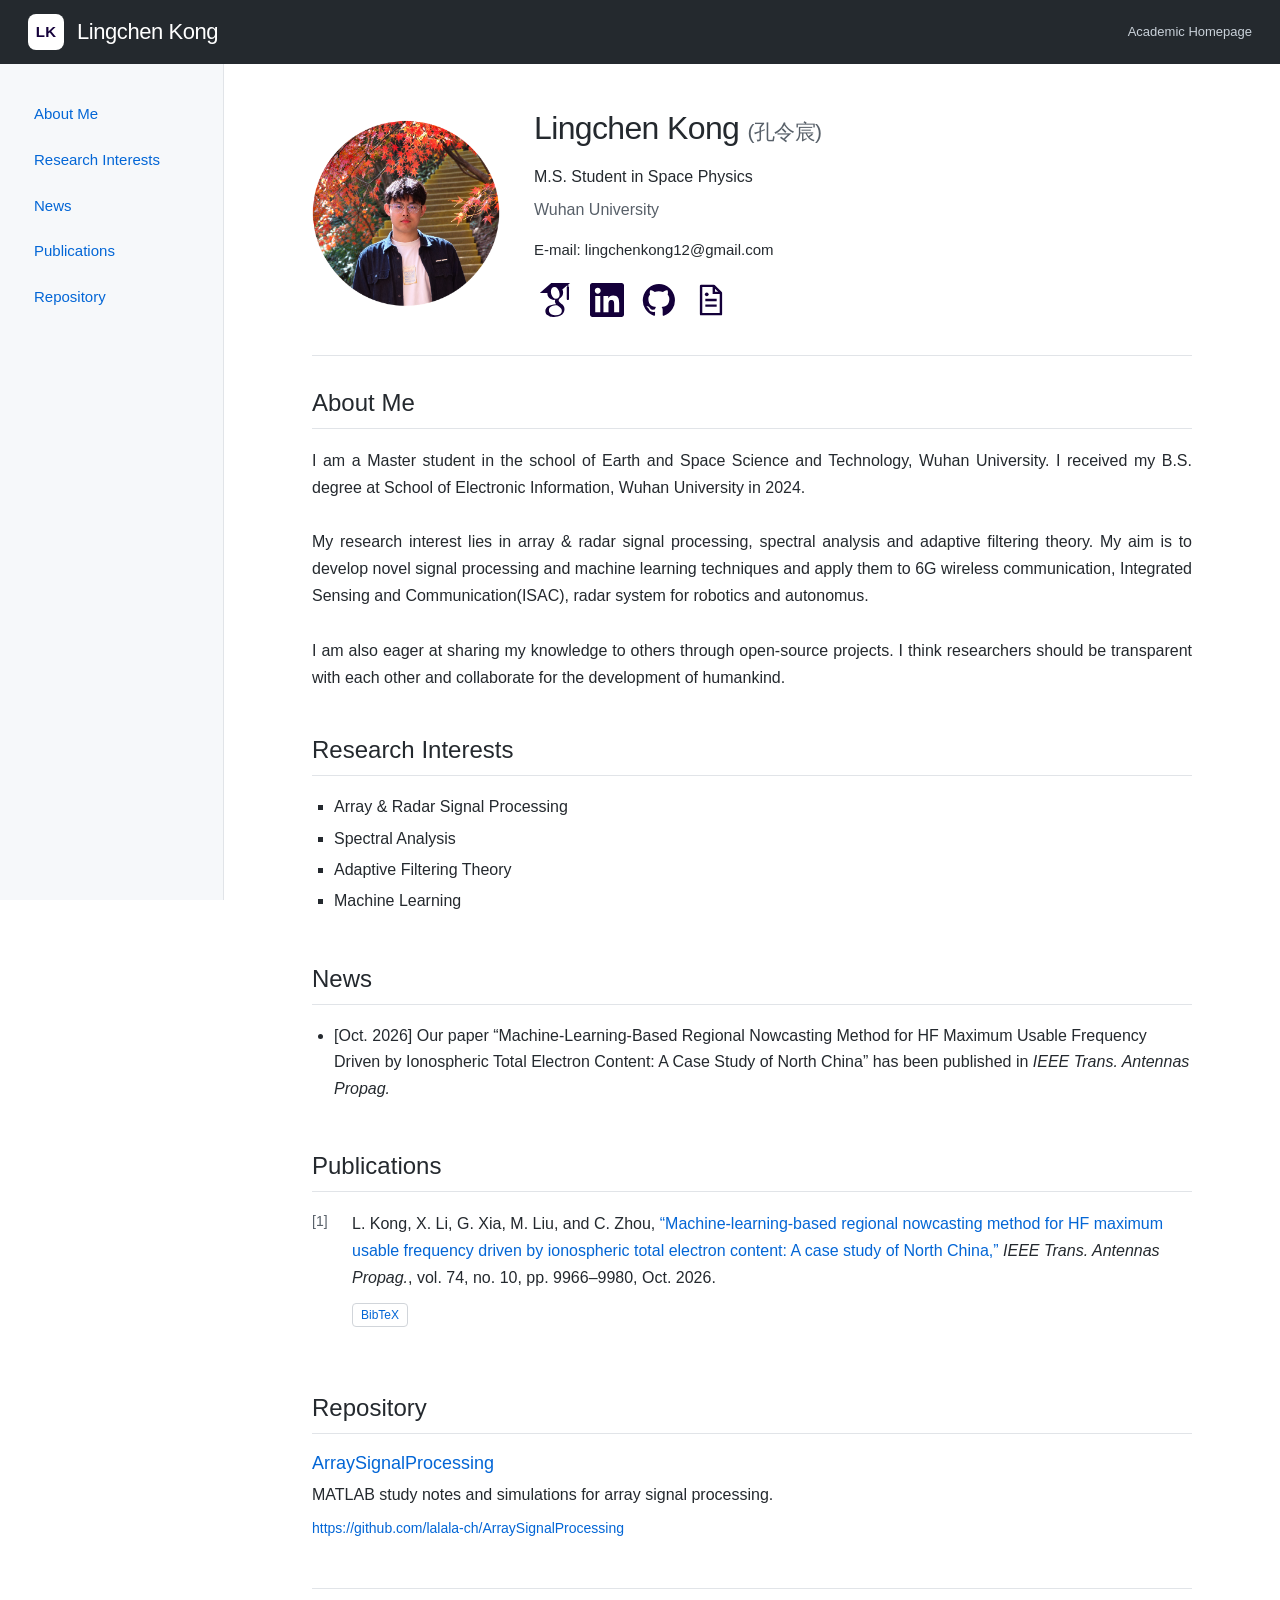
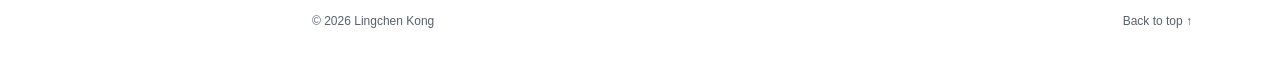
==== commit 3ada910c: "Add October publication news with circular bullets and italic journal abbreviation" ====
--- a/index.html
+++ b/index.html
@@ -1 +1 @@
-<!doctype html><html lang="en"><head><meta charset="utf-8"><meta name="viewport" content="width=device-width,initial-scale=1"><title>Lingchen Kong | Research</title><meta name="description" content="Personal academic homepage of Lingchen Kong"><link rel="stylesheet" href="style.css?v=20261010-jemdoc"></head><body><main id="content"><p>Loading homepage…</p></main><script src="bibtex.js?v=20261010-ieee"></script><script src="app.js?v=20261010-jemdoc"></script></body></html>
+<!doctype html><html lang="en"><head><meta charset="utf-8"><meta name="viewport" content="width=device-width,initial-scale=1"><title>Lingchen Kong | Research</title><meta name="description" content="Personal academic homepage of Lingchen Kong"><link rel="stylesheet" href="style.css?v=20261010-news"></head><body><main id="content"><p>Loading homepage…</p></main><script src="bibtex.js?v=20261010-ieee"></script><script src="app.js?v=20261010-news"></script></body></html>
--- a/style.css
+++ b/style.css
@@ -159,6 +159,7 @@
 .bio { margin: 0; white-space: pre-line; text-align: justify; line-height: 1.7; }
 ul { margin: 0; padding-left: 22px; list-style-type: square; }
 li { margin: 5px 0; }
+.news-list { list-style-type: disc; }
 .papers { margin: 0; padding: 0; list-style: none; }
 .papers li {
   display: grid;
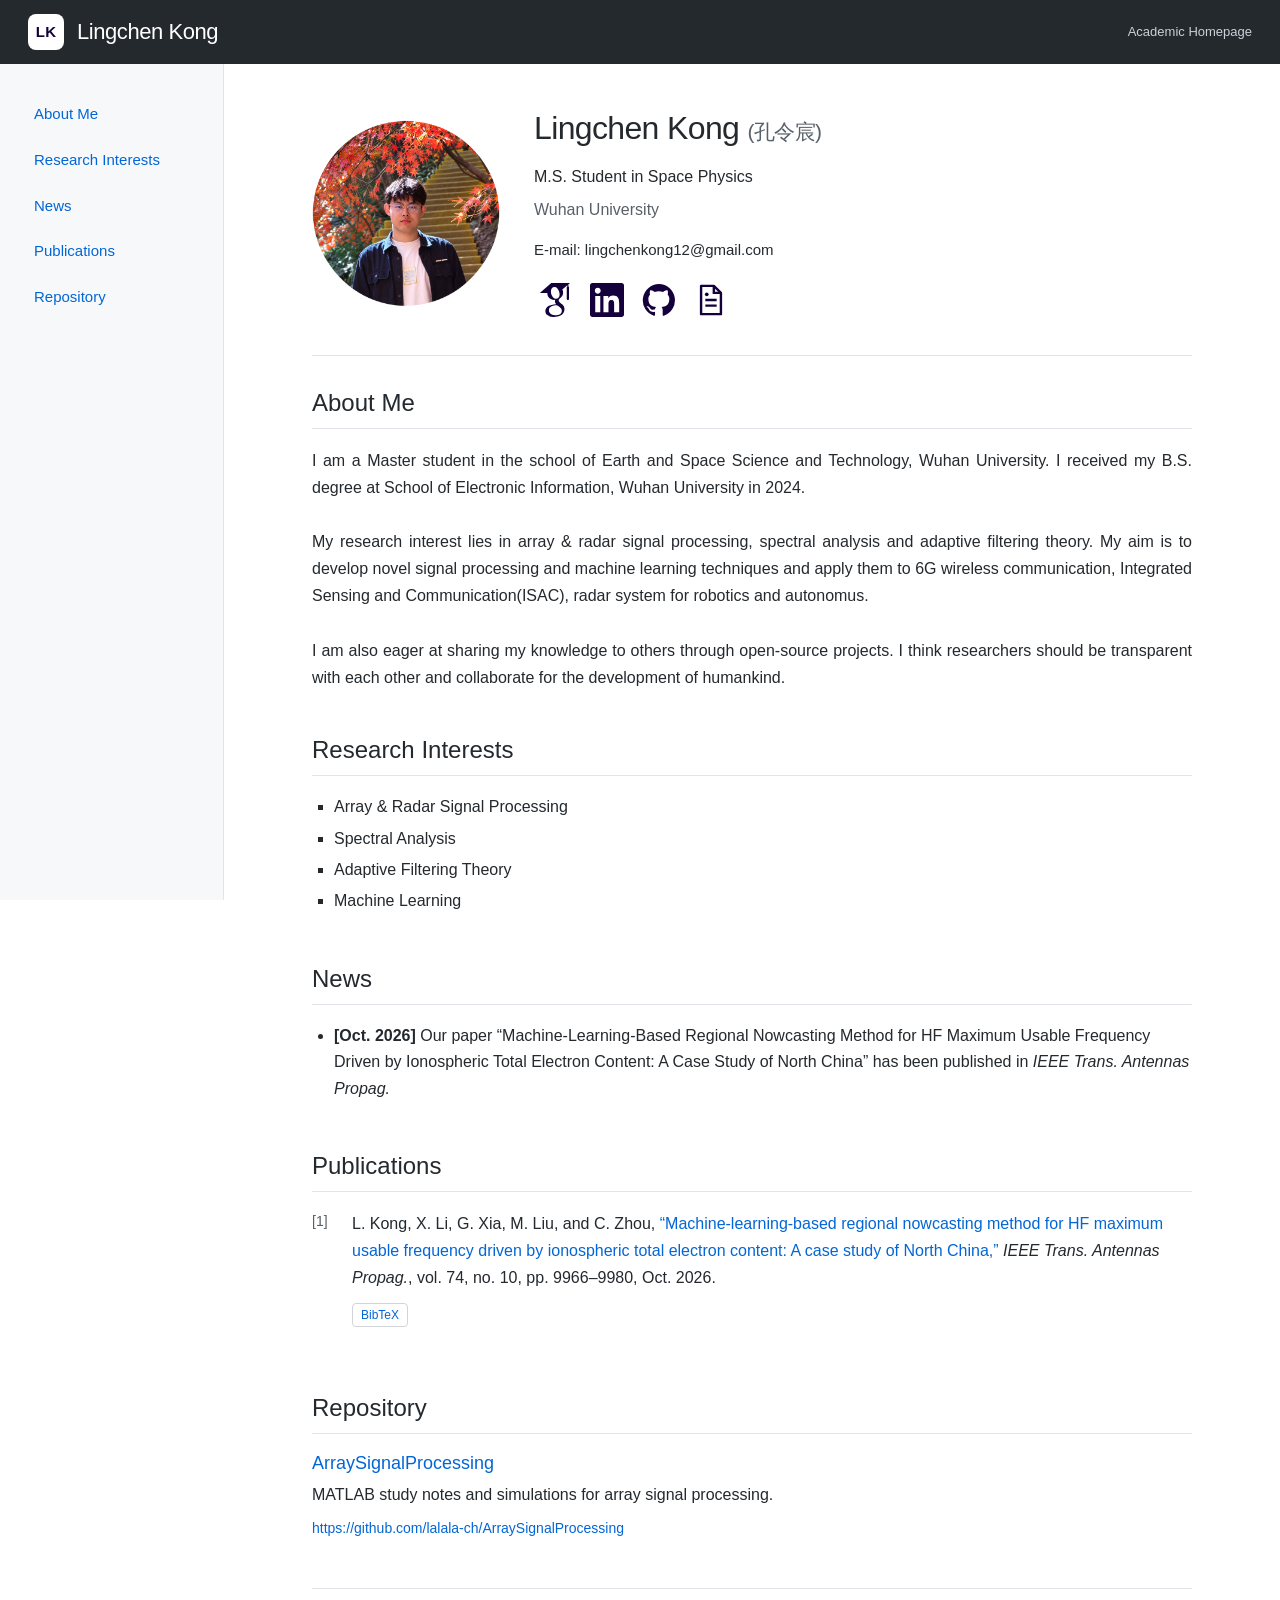
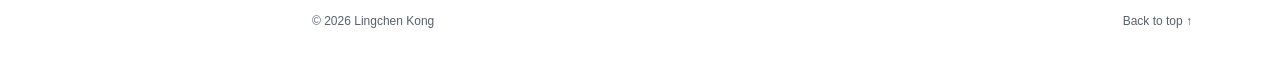
==== commit 3ea097b5: "Bold news dates including brackets" ====
--- a/index.html
+++ b/index.html
@@ -1 +1 @@
-<!doctype html><html lang="en"><head><meta charset="utf-8"><meta name="viewport" content="width=device-width,initial-scale=1"><title>Lingchen Kong | Research</title><meta name="description" content="Personal academic homepage of Lingchen Kong"><link rel="stylesheet" href="style.css?v=20261010-news"></head><body><main id="content"><p>Loading homepage…</p></main><script src="bibtex.js?v=20261010-ieee"></script><script src="app.js?v=20261010-news"></script></body></html>
+<!doctype html><html lang="en"><head><meta charset="utf-8"><meta name="viewport" content="width=device-width,initial-scale=1"><title>Lingchen Kong | Research</title><meta name="description" content="Personal academic homepage of Lingchen Kong"><link rel="stylesheet" href="style.css?v=20261010-news-date"></head><body><main id="content"><p>Loading homepage…</p></main><script src="bibtex.js?v=20261010-ieee"></script><script src="app.js?v=20261010-news-date"></script></body></html>
--- a/style.css
+++ b/style.css
@@ -160,6 +160,7 @@
 ul { margin: 0; padding-left: 22px; list-style-type: square; }
 li { margin: 5px 0; }
 .news-list { list-style-type: disc; }
+.news-list strong { font-weight: 700; color: var(--ink); }
 .papers { margin: 0; padding: 0; list-style: none; }
 .papers li {
   display: grid;
